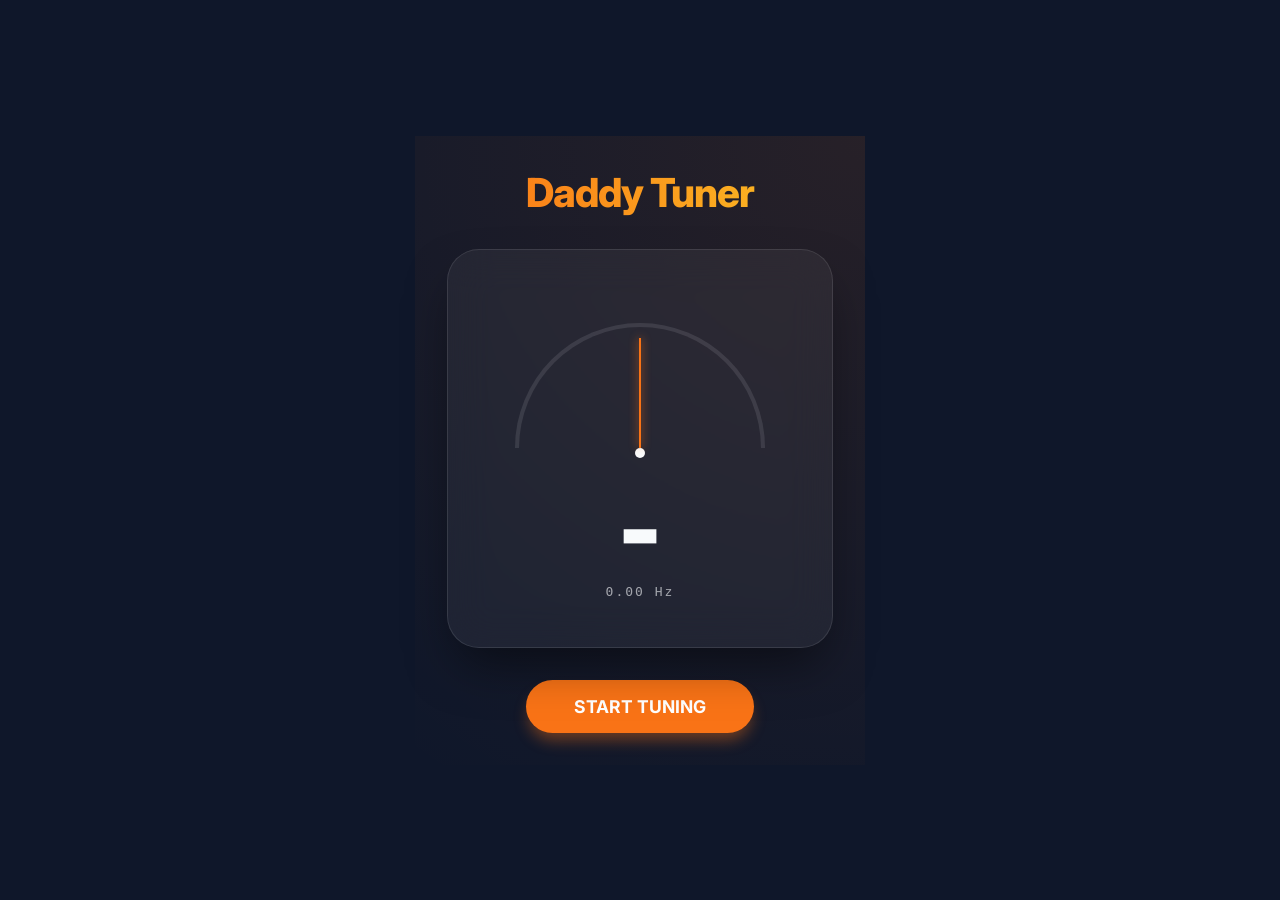
==== index.html @ 818e6ae8 "v1.0 to yein" ====
<!DOCTYPE html>
<html lang="ko">
<head>
    <meta charset="UTF-8">
    <meta name="viewport" content="width=device-width, initial-scale=1.0">
    <title>Daddy Tuner</title>
    <link rel="manifest" href="manifest.json">
    <script>
        window.location.href = './v1.0.0/index.html';
    </script>
</head>
<body>
    <p>Redirecting to Daddy Tuner v1.0.0...</p>
</body>
</html>
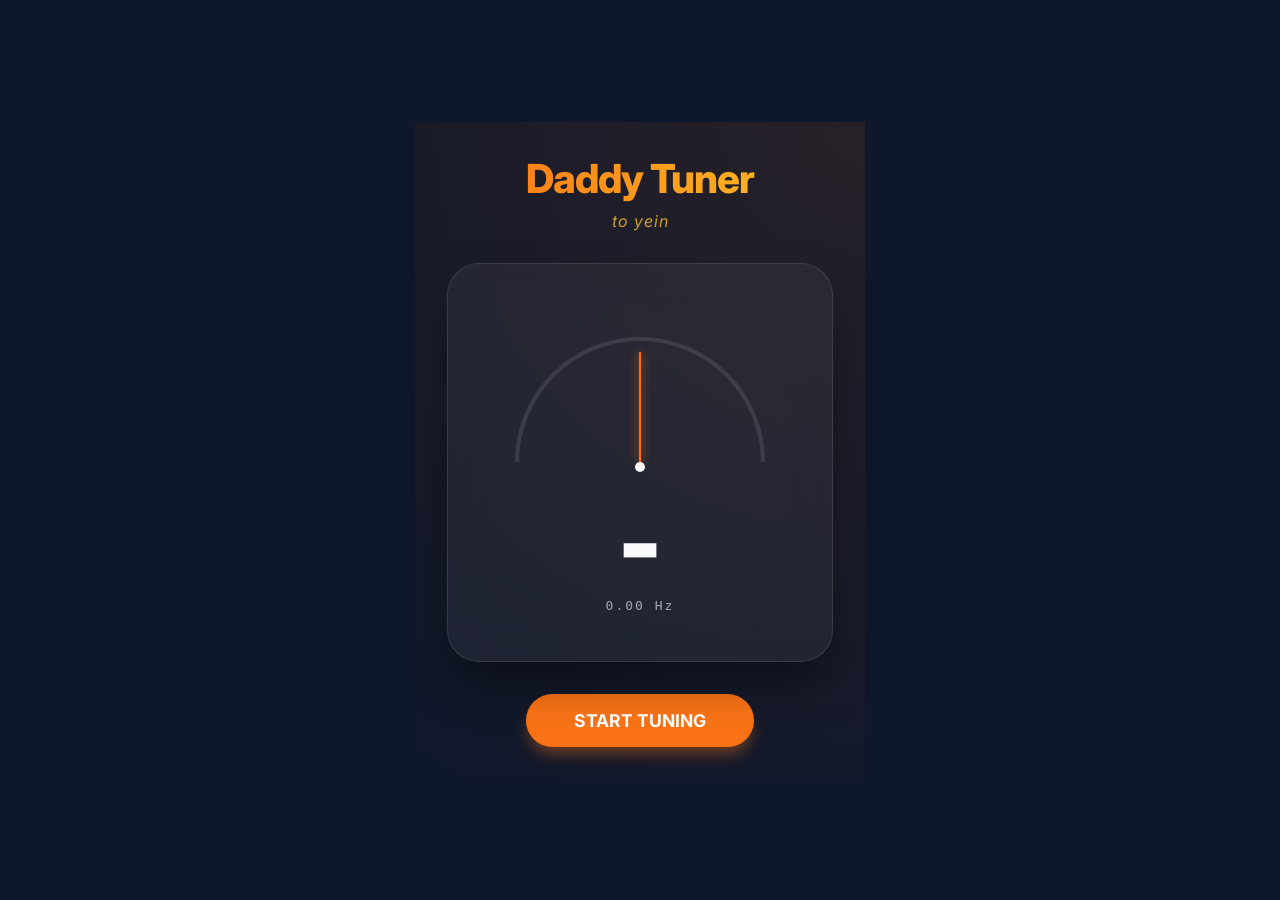
==== commit e3a3f95a: "v1.0.1" ====
--- a/index.html
+++ b/index.html
@@ -6,7 +6,7 @@
     <title>Daddy Tuner</title>
     <link rel="manifest" href="manifest.json">
     <script>
-        window.location.href = './v1.0.0/index.html';
+        window.location.href = './v1.0.1/index.html';
     </script>
 </head>
 <body>
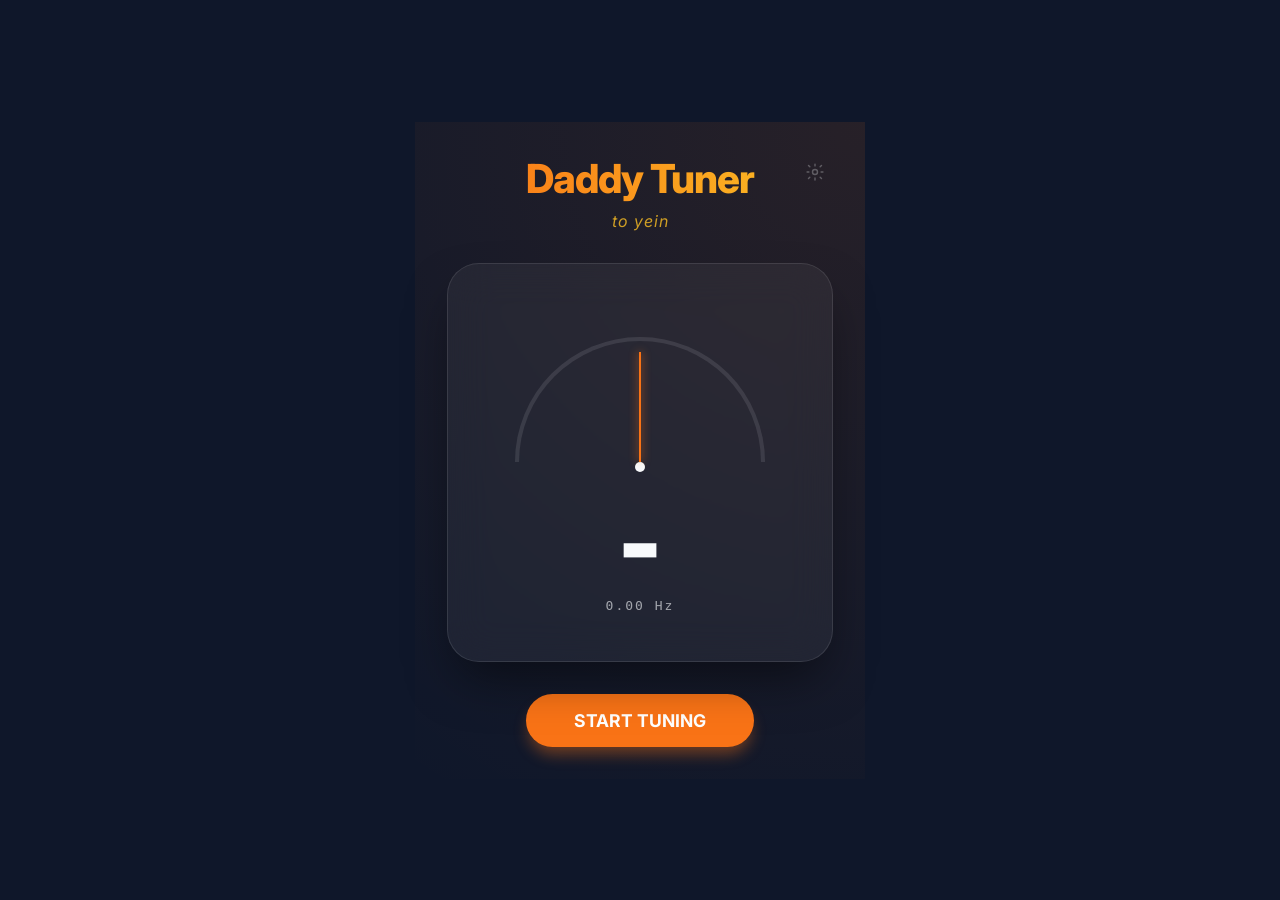
==== commit 66102d40: "fix: 설치 단추를 우측 위 설정 아이콘 뒤로 (v1.0.4) START 바로 옆에 두니 튜닝을 시작하려다 잘못 누르기 쉬웠다. 평소 화면에는 START 만 두고, 희미한 설정 " ====
--- a/index.html
+++ b/index.html
@@ -2,14 +2,112 @@
 <html lang="ko">
 <head>
     <meta charset="UTF-8">
-    <meta name="viewport" content="width=device-width, initial-scale=1.0">
+    <meta name="viewport" content="width=device-width, initial-scale=1.0, viewport-fit=cover">
     <title>Daddy Tuner</title>
-    <link rel="manifest" href="manifest.json">
-    <script>
-        window.location.href = './v1.0.1/index.html';
-    </script>
+    <link rel="manifest" href="manifest.json?v=1.0.4">
+    <meta name="mobile-web-app-capable" content="yes">
+    <meta name="apple-mobile-web-app-capable" content="yes">
+    <meta name="apple-mobile-web-app-title" content="Daddy Tuner">
+    <meta name="apple-mobile-web-app-status-bar-style" content="black-translucent">
+    <meta name="theme-color" content="#0f172a">
+    <link rel="apple-touch-icon" href="icon-512.png">
+    <link rel="icon" href="icon-192.png">
+    <link rel="stylesheet" href="app.css?v=1.0.4">
+    <link rel="preconnect" href="https://fonts.googleapis.com">
+    <link rel="preconnect" href="https://fonts.gstatic.com" crossorigin>
+    <link href="https://fonts.googleapis.com/css2?family=Inter:wght@400;700;800;900&display=swap" rel="stylesheet">
 </head>
 <body>
-    <p>Redirecting to Daddy Tuner v1.0.0...</p>
+    <div class="app-container">
+        <header>
+            <button id="settings-btn" aria-label="설정">
+                <svg width="20" height="20" viewBox="0 0 24 24" fill="none" stroke="currentColor"
+                    stroke-width="1.7" stroke-linecap="round" stroke-linejoin="round" aria-hidden="true">
+                    <circle cx="12" cy="12" r="3" />
+                    <path d="M12 2.5v2.2M12 19.3v2.2M4.2 4.2l1.6 1.6M18.2 18.2l1.6 1.6M2.5 12h2.2M19.3 12h2.2M4.2 19.8l1.6-1.6M18.2 5.8l1.6-1.6" />
+                </svg>
+            </button>
+            <h1>Daddy Tuner</h1>
+            <p class="subtitle">to yein</p>
+        </header>
+
+        <div id="settings-panel" hidden>
+            <button id="install-btn">홈 화면에 앱으로 설치</button>
+            <p id="install-note">이미 설치되어 있거나 이 브라우저에서는 설치할 수 없습니다.</p>
+        </div>
+
+        <main class="tuner-card">
+            <div class="meter-container">
+                <div class="meter-scale"></div>
+                <div class="meter-center"></div>
+                <div id="meter-pointer"></div>
+            </div>
+
+            <div class="note-display-container">
+                <div id="note-display">-</div>
+                <div id="freq-display">0.00 Hz</div>
+            </div>
+
+            <div class="visualizer-container">
+                <canvas id="viz-canvas"></canvas>
+            </div>
+        </main>
+
+        <div class="controls">
+            <button id="start-btn">START TUNING</button>
+        </div>
+    </div>
+
+    <script type="module" src="app.js?v=1.0.4"></script>
+    <script>
+        // 브라우저 메뉴로 설치하게 두면 바로가기가 잘못 만들어지고,
+        // 그러면 브라우저가 '설치됨'으로 기록해 진짜 설치를 막는다. (개발 정책 5항)
+        (function () {
+            var deferred = null;
+            var btn = document.getElementById('install-btn');
+            var note = document.getElementById('install-note');
+            var panel = document.getElementById('settings-panel');
+            var gear = document.getElementById('settings-btn');
+
+            function paint() {
+                var ok = !!deferred;
+                btn.hidden = !ok;
+                note.hidden = ok;
+            }
+            paint();
+
+            window.addEventListener('beforeinstallprompt', function (e) {
+                e.preventDefault();
+                deferred = e;
+                paint();
+            });
+
+            window.addEventListener('appinstalled', function () {
+                deferred = null;
+                paint();
+            });
+
+            gear.addEventListener('click', function () {
+                panel.hidden = !panel.hidden;
+            });
+
+            btn.addEventListener('click', function () {
+                if (!deferred) return;
+                var e = deferred;
+                deferred = null;
+                e.prompt();
+                e.userChoice.then(function (c) {
+                    if (c.outcome !== 'accepted') deferred = e;
+                    paint();
+                    if (c.outcome === 'accepted') panel.hidden = true;
+                });
+            });
+        })();
+    </script>
+    <script>
+        if ('serviceWorker' in navigator) {
+            navigator.serviceWorker.register('sw.js?v=1.0.4');
+        }
+    </script>
 </body>
 </html>
--- a/app.css
+++ b/app.css
@@ -0,0 +1,270 @@
+:root {
+    --bg-color: #0f172a;
+    --primary-color: #f97316;
+    --accent-color: #fbbf24;
+    --text-color: #f8fafc;
+    --glass-bg: rgba(255, 255, 255, 0.05);
+    --glass-border: rgba(255, 255, 255, 0.1);
+}
+
+* {
+    margin: 0;
+    padding: 0;
+    box-sizing: border-box;
+    font-family: 'Inter', sans-serif;
+}
+
+body {
+    background-color: var(--bg-color);
+    color: var(--text-color);
+    display: flex;
+    flex-direction: column;
+    align-items: center;
+    justify-content: center;
+    min-height: 100vh;
+    min-height: 100dvh;
+    /* 세로는 넘치면 스크롤(작은 화면에서 START 단추가 화면 밖으로 밀려 누를 수 없던 문제) */
+    overflow-x: hidden;
+    overflow-y: auto;
+}
+
+.app-container {
+    width: 100%;
+    max-width: 450px;
+    padding: 2rem;
+    display: flex;
+    flex-direction: column;
+    gap: 2rem;
+    background: radial-gradient(circle at top right, rgba(249, 115, 22, 0.1), transparent);
+    /* 홈 화면 앱(상태 막대 투명)에서 노치·상태 막대 밑으로 들어가지 않게 */
+    padding-top: max(2rem, env(safe-area-inset-top));
+    padding-bottom: max(2rem, env(safe-area-inset-bottom));
+}
+
+header {
+    text-align: center;
+}
+
+h1 {
+    font-size: 2.5rem;
+    background: linear-gradient(to right, var(--primary-color), var(--accent-color));
+    -webkit-background-clip: text;
+    background-clip: text;
+    -webkit-text-fill-color: transparent;
+    letter-spacing: -1px;
+    font-weight: 800;
+    text-transform: none;
+}
+
+.subtitle {
+    font-size: 1rem;
+    opacity: 0.8;
+    margin-top: 0.5rem;
+    font-style: italic;
+    color: var(--accent-color);
+    letter-spacing: 1px;
+}
+
+.tuner-card {
+    background: var(--glass-bg);
+    backdrop-filter: blur(20px);
+    border: 1px solid var(--glass-border);
+    border-radius: 2rem;
+    padding: 3rem 2rem;
+    display: flex;
+    flex-direction: column;
+    align-items: center;
+    position: relative;
+    box-shadow: 0 25px 50px -12px rgba(0, 0, 0, 0.5);
+}
+
+.meter-container {
+    width: 100%;
+    height: 150px;
+    position: relative;
+    display: flex;
+    justify-content: center;
+    align-items: flex-end;
+    margin-bottom: 2rem;
+}
+
+.meter-scale {
+    width: 250px;
+    height: 125px;
+    border: 4px solid var(--glass-border);
+    border-bottom: none;
+    border-radius: 125px 125px 0 0;
+    position: relative;
+}
+
+.meter-center {
+    position: absolute;
+    bottom: -10px;
+    left: 50%;
+    width: 10px;
+    height: 10px;
+    background: var(--text-color);
+    border-radius: 50%;
+    transform: translateX(-50%);
+}
+
+#meter-pointer {
+    position: absolute;
+    bottom: 0;
+    left: 50%;
+    width: 2px;
+    height: 110px;
+    background: var(--primary-color);
+    transform-origin: bottom center;
+    transform: translateX(-50%) rotate(0deg);
+    transition: transform 0.1s ease-out;
+    box-shadow: 0 0 10px var(--primary-color);
+}
+
+.note-display-container {
+    text-align: center;
+}
+
+#note-display {
+    font-size: 6rem;
+    font-weight: 900;
+    line-height: 1;
+    margin-bottom: 0.5rem;
+    transition: all 0.3s ease;
+}
+
+#note-display.in-tune {
+    color: #22c55e;
+    text-shadow: 0 0 30px rgba(34, 197, 94, 0.5);
+    transform: scale(1.1);
+}
+
+#freq-display {
+    font-family: monospace;
+    opacity: 0.6;
+    letter-spacing: 2px;
+}
+
+.controls {
+    width: 100%;
+    display: flex;
+    flex-wrap: wrap;
+    justify-content: center;
+}
+
+#start-btn {
+    background: var(--primary-color);
+    color: white;
+    border: none;
+    padding: 1rem 3rem;
+    border-radius: 9999px;
+    font-weight: 700;
+    font-size: 1.1rem;
+    cursor: pointer;
+    transition: all 0.3s ease;
+    box-shadow: 0 10px 15px -3px rgba(249, 115, 22, 0.4);
+}
+
+#start-btn:hover {
+    transform: translateY(-2px);
+    box-shadow: 0 20px 25px -5px rgba(249, 115, 22, 0.4);
+}
+
+#start-btn.active {
+    background: #ef4444;
+    box-shadow: 0 10px 15px -3px rgba(239, 68, 68, 0.4);
+}
+
+.visualizer-container {
+    width: 100%;
+    height: 100px;
+    position: absolute;
+    bottom: 0;
+    left: 0;
+    border-radius: 0 0 2rem 2rem;
+    overflow: hidden;
+    z-index: -1;
+    opacity: 0.5;
+}
+
+#viz-canvas {
+    width: 100%;
+    height: 100%;
+}
+
+@keyframes pulse {
+    0% { transform: scale(1); }
+    50% { transform: scale(1.05); }
+    100% { transform: scale(1); }
+}
+
+/* 키가 작은 화면(아이폰 SE, 가로 화면 등): 여백·글자를 줄여 한 화면에 들어오게 */
+@media (max-height: 700px) {
+    .app-container {
+        padding: 1rem;
+        padding-top: max(1rem, env(safe-area-inset-top));
+        padding-bottom: max(1rem, env(safe-area-inset-bottom));
+        gap: 1rem;
+    }
+    h1 { font-size: 2rem; }
+    .subtitle { margin-top: 0.25rem; }
+    .tuner-card { padding: 1.5rem; }
+    .meter-container { height: 135px; margin-bottom: 1rem; }
+    #note-display { font-size: 4.5rem; }
+}
+
+
+/* 설치는 브라우저 메뉴가 아니라 앱 안에서 한다. (개발 정책 5항)
+   다만 START 옆에 두면 잘못 누르기 쉬우므로, 우측 위 설정 아이콘 뒤에 둔다. */
+header { position: relative; }
+
+#settings-btn {
+    position: absolute;
+    top: 0;
+    right: 0;
+    width: 36px;
+    height: 36px;
+    display: flex;
+    align-items: center;
+    justify-content: center;
+    border: 0;
+    background: none;
+    color: var(--text-color);
+    opacity: .28;
+    cursor: pointer;
+}
+
+#settings-btn:active { opacity: .7; }
+
+#settings-panel {
+    padding: 1rem;
+    border-radius: 1rem;
+    border: 1px solid var(--glass-border);
+    background: var(--glass-bg);
+}
+
+#settings-panel[hidden] { display: none; }
+
+#install-note {
+    font-size: 0.78rem;
+    line-height: 1.6;
+    opacity: .45;
+}
+
+#install-note[hidden] { display: none; }
+
+#install-btn {
+    width: 100%;
+    padding: 0.75rem;
+    border-radius: 999px;
+    border: 1px solid var(--glass-border);
+    background: var(--glass-bg);
+    color: var(--text-color);
+    font-size: 0.85rem;
+    font-weight: 700;
+    letter-spacing: 0.02em;
+    cursor: pointer;
+}
+
+#install-btn:active { background: rgba(255, 255, 255, 0.1); }
+#install-btn[hidden] { display: none; }
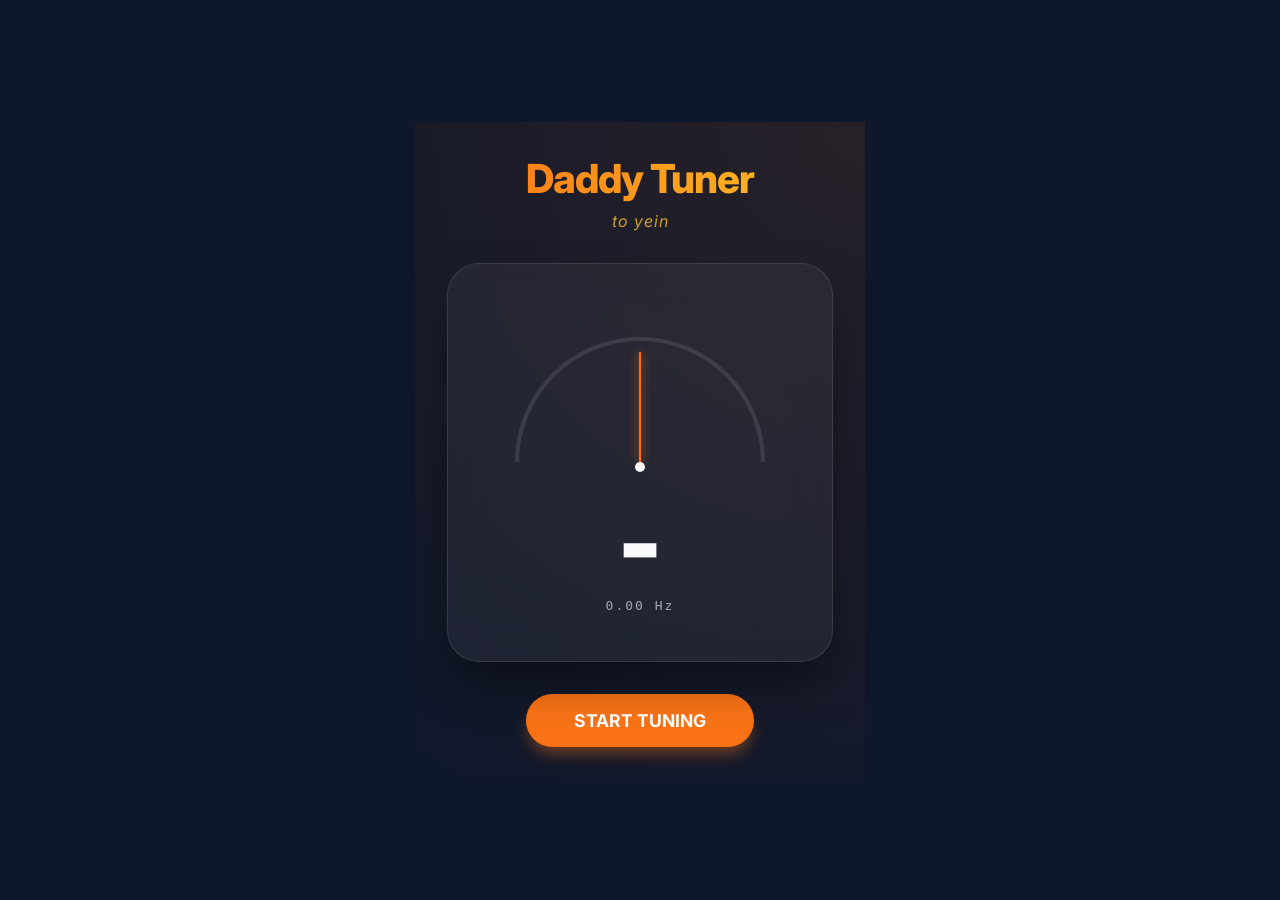
==== commit b6ca1a33: "fix: 설치할 수 있을 때만 톱니바퀴가 보이게 (v1.0.5) 패널에 설치 말고는 아무것도 없다. 할 수 있는 게 없는데 톱니바퀴가 있으면 눌러보고 실망할 뿐이다. 설치하고 나면" ====
--- a/index.html
+++ b/index.html
@@ -4,7 +4,7 @@
     <meta charset="UTF-8">
     <meta name="viewport" content="width=device-width, initial-scale=1.0, viewport-fit=cover">
     <title>Daddy Tuner</title>
-    <link rel="manifest" href="manifest.json?v=1.0.4">
+    <link rel="manifest" href="manifest.json?v=1.0.5">
     <meta name="mobile-web-app-capable" content="yes">
     <meta name="apple-mobile-web-app-capable" content="yes">
     <meta name="apple-mobile-web-app-title" content="Daddy Tuner">
@@ -12,7 +12,7 @@
     <meta name="theme-color" content="#0f172a">
     <link rel="apple-touch-icon" href="icon-512.png">
     <link rel="icon" href="icon-192.png">
-    <link rel="stylesheet" href="app.css?v=1.0.4">
+    <link rel="stylesheet" href="app.css?v=1.0.5">
     <link rel="preconnect" href="https://fonts.googleapis.com">
     <link rel="preconnect" href="https://fonts.gstatic.com" crossorigin>
     <link href="https://fonts.googleapis.com/css2?family=Inter:wght@400;700;800;900&display=swap" rel="stylesheet">
@@ -20,7 +20,7 @@
 <body>
     <div class="app-container">
         <header>
-            <button id="settings-btn" aria-label="설정">
+            <button id="settings-btn" aria-label="설정" hidden>
                 <svg width="20" height="20" viewBox="0 0 24 24" fill="none" stroke="currentColor"
                     stroke-width="1.7" stroke-linecap="round" stroke-linejoin="round" aria-hidden="true">
                     <circle cx="12" cy="12" r="3" />
@@ -33,7 +33,6 @@
 
         <div id="settings-panel" hidden>
             <button id="install-btn">홈 화면에 앱으로 설치</button>
-            <p id="install-note">이미 설치되어 있거나 이 브라우저에서는 설치할 수 없습니다.</p>
         </div>
 
         <main class="tuner-card">
@@ -58,21 +57,22 @@
         </div>
     </div>
 
-    <script type="module" src="app.js?v=1.0.4"></script>
+    <script type="module" src="app.js?v=1.0.5"></script>
     <script>
         // 브라우저 메뉴로 설치하게 두면 바로가기가 잘못 만들어지고,
         // 그러면 브라우저가 '설치됨'으로 기록해 진짜 설치를 막는다. (개발 정책 5항)
         (function () {
             var deferred = null;
             var btn = document.getElementById('install-btn');
-            var note = document.getElementById('install-note');
             var panel = document.getElementById('settings-panel');
             var gear = document.getElementById('settings-btn');
 
+            // 할 수 있는 게 없으면 톱니바퀴도 보이지 않는다.
+            // 설치하고 나면 그대로 사라진다. 나중에 다른 설정이 생기면 그때 항상 보이게 한다.
             function paint() {
                 var ok = !!deferred;
-                btn.hidden = !ok;
-                note.hidden = ok;
+                gear.hidden = !ok;
+                if (!ok) panel.hidden = true;
             }
             paint();
 
@@ -99,14 +99,13 @@
                 e.userChoice.then(function (c) {
                     if (c.outcome !== 'accepted') deferred = e;
                     paint();
-                    if (c.outcome === 'accepted') panel.hidden = true;
                 });
             });
         })();
     </script>
     <script>
         if ('serviceWorker' in navigator) {
-            navigator.serviceWorker.register('sw.js?v=1.0.4');
+            navigator.serviceWorker.register('sw.js?v=1.0.5');
         }
     </script>
 </body>
--- a/app.css
+++ b/app.css
@@ -235,6 +235,7 @@
 }
 
 #settings-btn:active { opacity: .7; }
+#settings-btn[hidden] { display: none; }
 
 #settings-panel {
     padding: 1rem;
@@ -244,14 +245,6 @@
 }
 
 #settings-panel[hidden] { display: none; }
-
-#install-note {
-    font-size: 0.78rem;
-    line-height: 1.6;
-    opacity: .45;
-}
-
-#install-note[hidden] { display: none; }
 
 #install-btn {
     width: 100%;
